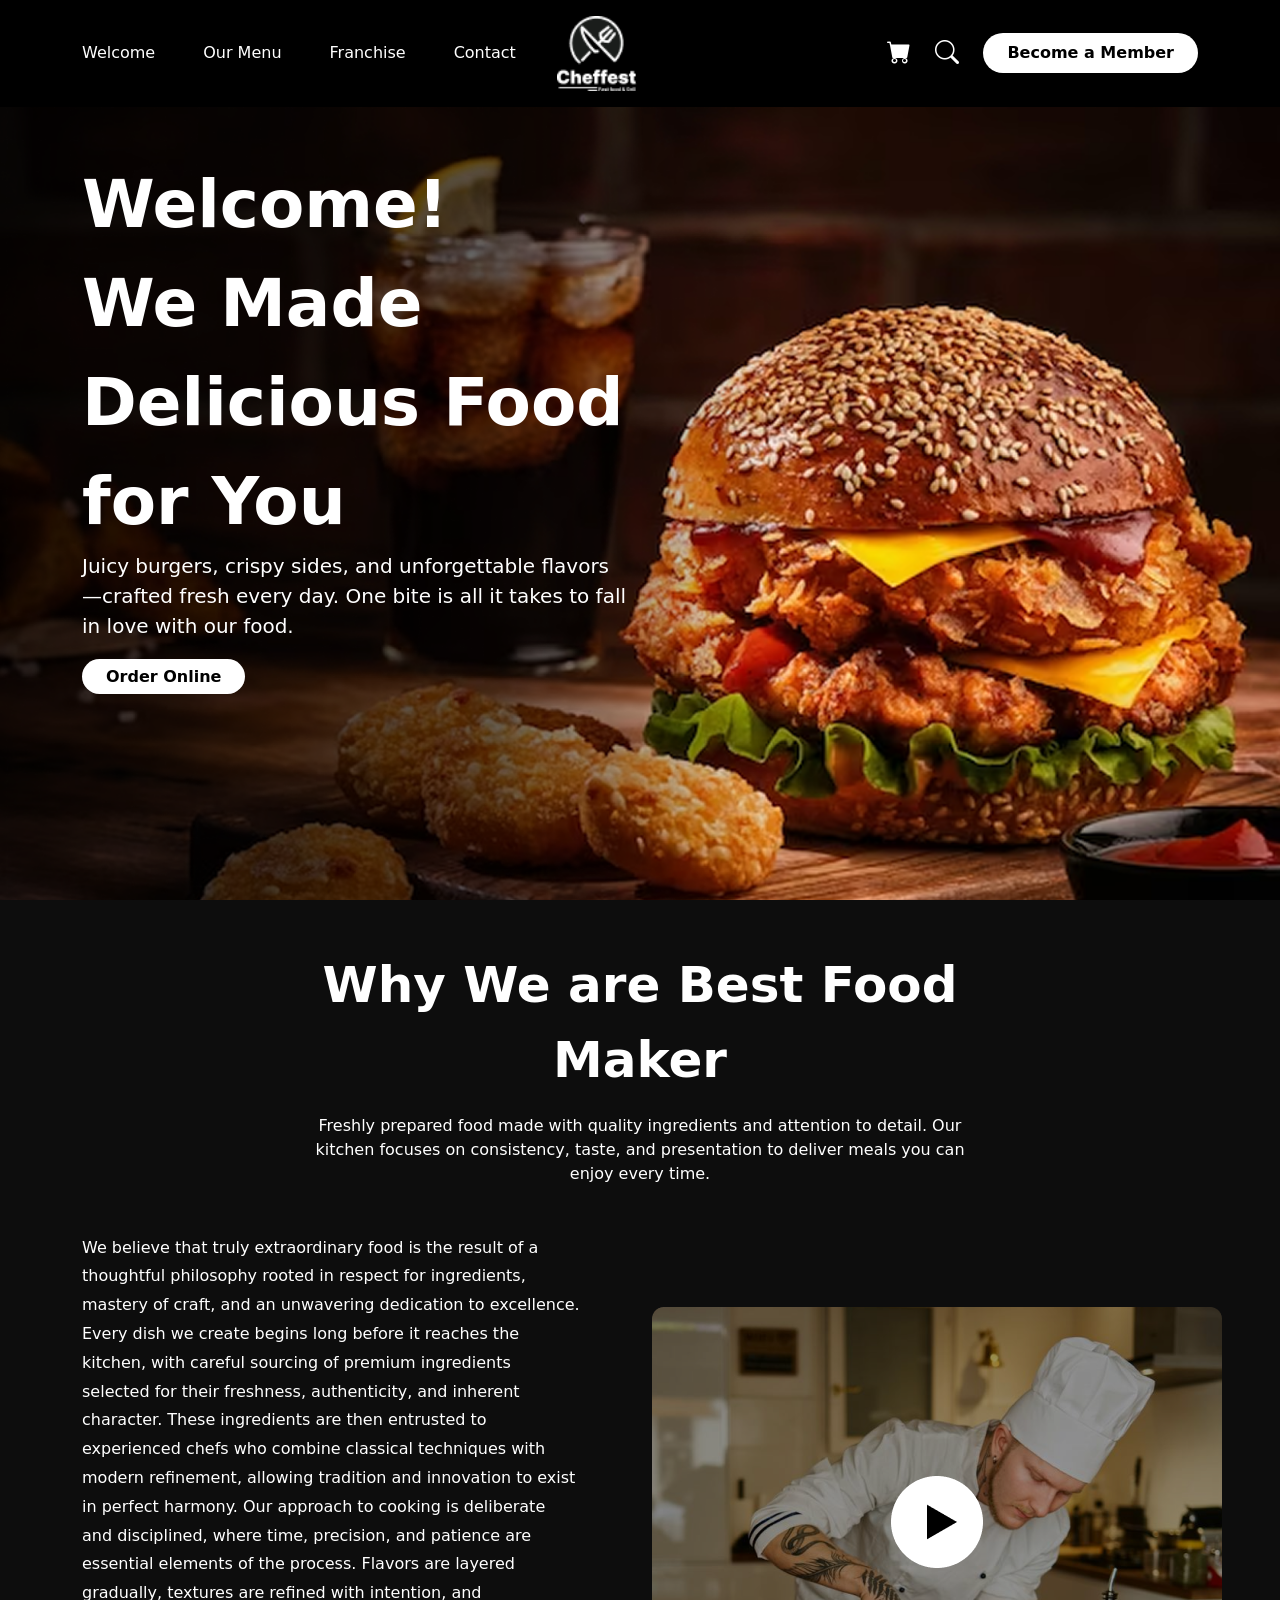
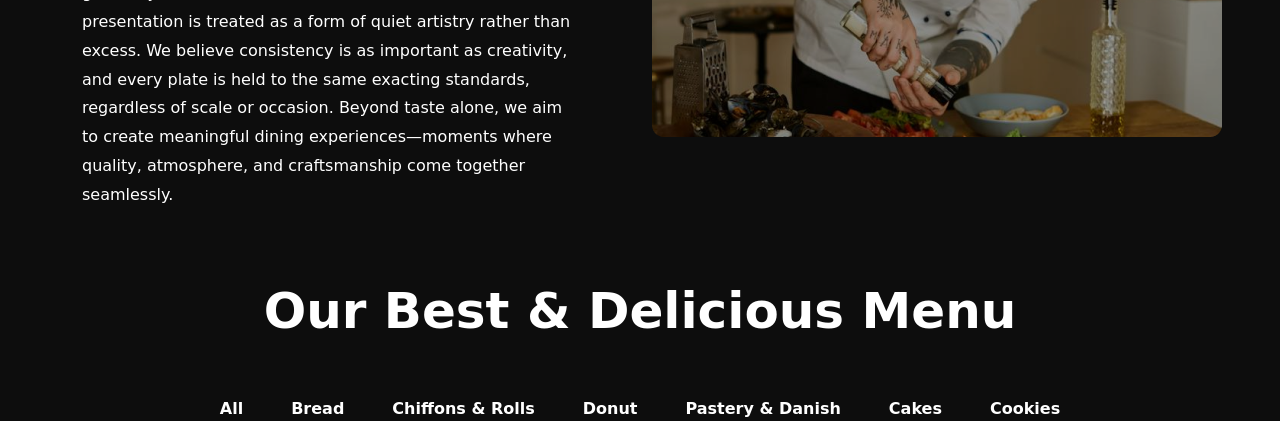
==== index.html @ 0e129735 "feat: implement responsive navbar, hero section, and blog section - Added structured navigation bar " ====
<!DOCTYPE html>
<html lang="en">

<head>
    <meta charset="UTF-8">
    <meta name="viewport" content="width=device-width, initial-scale=1.0">
    <!-- Bootstrap CSS -->
    <link href="https://cdn.jsdelivr.net/npm/bootstrap@5.3.3/dist/css/bootstrap.min.css" rel="stylesheet">

    <!-- Bootstrap Icon CSS -->
    <link rel="stylesheet" href="https://cdn.jsdelivr.net/npm/bootstrap-icons@1.11.1/font/bootstrap-icons.css">


    <!-- Custom CSS -->
    <link rel="stylesheet" href="style.css">
    <title>Cheffest</title>
</head>

<body>
    <section class="Navbar-Section bg-black p-3 ">
        <div class="container">
            <div class="row align-items-center">
                <!-- Navbar -->
                <div class="col-lg-5 col-md-5 col-12">
                    <div class="nav align-items-center">
                        <ul class="list-unstyled  d-flex gap-5 m-0">
                            <li><a class="text-decoration-none text-white" href="">Welcome</a></li>
                            <li><a class=" text-decoration-none text-white" href="">Our Menu</a></li>
                            <li><a class="text-decoration-none text-white" href="">Franchise</a></li>
                            <li><a class=" text-decoration-none text-white" href="">Contact</a></li>
                        </ul>
                    </div>
                </div>

                <!-- Logo -->
                <div class="col-lg-2 justify-content-center col-md-2 col-sm-2 col-12 Logo h-auto">
                    <img src="./assets/Logo.png" alt="Logo" srcset="">
                </div>

                <!-- Navbar-Right -->

                <div class="col-lg-5 col-md-5 col-12">
                    <div class="Navbar-Right d-flex justify-content-end align-items-center gap-4">
                        <a href=""><i class="bi bi-cart-fill text-white"></i></a>
                        <a href=""><i class="bi bi-search text-white"></i></a>
                        <a class="pt-2 pb-2 ps-4 pe-4 bg-white rounded-5 text-decoration-none text-black fw-bold CTA-btn"
                            href="">Become a Member</a>
                    </div>
                </div>
            </div>
        </div>
    </section>

    <section class="Hero-Section p-5">
        <div class="container">
            <div class="row">
                <div class="col-lg-6 col-md-7 col-12">
                    <div class="text-white fw-bold  Hero-Title">Welcome!</div>
                    <div class="text-white fw-bold  Hero-Title">We Made Delicious Food for You</div>
                    <div class="text-white  Hero-Tagline">Juicy burgers, crispy sides, and unforgettable flavors—crafted
                        fresh every day. One bite is all it takes to fall in love with our food.</div>
                    <div class="mt-4">
                        <a class="pt-2 pb-2 ps-4 pe-4  bg-white rounded-5 text-decoration-none text-black fw-bold CTA-btn"
                            href="">Order Online</a>

                    </div>
                </div>
            </div>
        </div>
    </section>

    <section class="Blog">
        <div class="container">
            <div class="row justify-content-center align-items-center p-5">
                <div class="col-lg-8 col-md-12 col-12">
                    <div class="blogTitle text-white fw-bolder text-center">
                        Why We are Best Food Maker
                    </div>
                    <div class="blogSubtitle text-white text-center mt-3">
                        Freshly prepared food made with quality ingredients and attention to detail. Our kitchen focuses
                        on consistency, taste, and presentation to deliver meals you can enjoy every time.
                    </div>
                </div>
            </div>

            <div class="row align-items-center pb-5">
                <div class="col-lg-6 col-md-6 col-12 ">
                    <div class="videoContent text-white pe-5 ">
                        We believe that truly extraordinary food is the result of a thoughtful philosophy rooted in
                        respect for ingredients, mastery of craft, and an unwavering dedication to excellence. Every
                        dish we create begins long before it reaches the kitchen, with careful sourcing of premium
                        ingredients selected for their freshness, authenticity, and inherent character. These
                        ingredients are then entrusted to experienced chefs who combine classical techniques with modern
                        refinement, allowing tradition and innovation to exist in perfect harmony. Our approach to
                        cooking is deliberate and disciplined, where time, precision, and patience are essential
                        elements of the process. Flavors are layered gradually, textures are refined with intention, and
                        presentation is treated as a form of quiet artistry rather than excess. We believe consistency
                        is as important as creativity, and every plate is held to the same exacting standards,
                        regardless of scale or occasion. Beyond taste alone, we aim to create meaningful dining
                        experiences—moments where quality, atmosphere, and craftsmanship come together seamlessly. 
                    </div>
                </div>

                <div class="col-lg-6 col-md-6 col-12">
                    <img class="h-100" src="./assets/Blog-Video.png" alt="Blog Video">
                </div>
            </div>
    </section>

    <section class="Featured-Menu pt-3">

        <div class="featuredTitle text-white fw-bolder text-center">
            Our Best & Delicious Menu
        </div>
        <div class="featured-menu-nav mt-5">
            <ul class="list-unstyled text-decoration-none justify-content-center d-flex align-items-center gap-5">
                <li><a class="text-decoration-none text-white fw-bold featured-menu-nav-links" href="">All</a></li>
                <li><a class="text-decoration-none text-white fw-bold featured-menu-nav-links" href="">Bread</a></li>
                <li><a class="text-decoration-none text-white fw-bold featured-menu-nav-links" href="">Chiffons & Rolls</a></li>
                <li><a class="text-decoration-none text-white fw-bold featured-menu-nav-links" href="">Donut</a></li>
                <li><a class="text-decoration-none text-white fw-bold featured-menu-nav-links" href="">Pastery & Danish</a></li>
                <li><a class="text-decoration-none text-white fw-bold featured-menu-nav-links" href="">Cakes</a></li>
                <li><a class="text-decoration-none text-white fw-bold featured-menu-nav-links" href="">Cookies</a></li>
            </ul>
        </div>
    </section>

    <!-- Bootstrap JS -->
    <script src="https://cdn.jsdelivr.net/npm/bootstrap@5.3.3/dist/js/bootstrap.bundle.min.js">
    </script>
    <!--Custom Script-->
    <script src="script.js"></script>
</body>

</html>
---- style.css ----
.Logo img{
    width: 80px;
}

.Navbar-Right a i{
    font-size: 24px;
}

.Hero-Section {
    background-image: url('./assets/Hero-Section.png');
    width: 100%;
    height: calc(100vh - 107px);
    background-size: cover;
    background-position: center 90%; 
    background-repeat: no-repeat;
}

.Hero-Title{
    font-size: 66px;
}

.Hero-Tagline{
    font-size: 20px;
}

.Blog , 
.Featured-Menu{
    background-color: #0D0D0D;
}
.blogTitle{
    font-size: 50px;
}

.videoContent{
    color: #EEEEEE;
    line-height: 1.8;
}

.featuredTitle{
    font-size: 50px;
}

.featured-menu-nav-links{
    transition: all 0.3s ease;
}
.featured-menu-nav-links:hover{
    color: #FF6F61;
    transform: scale(1.1);
}
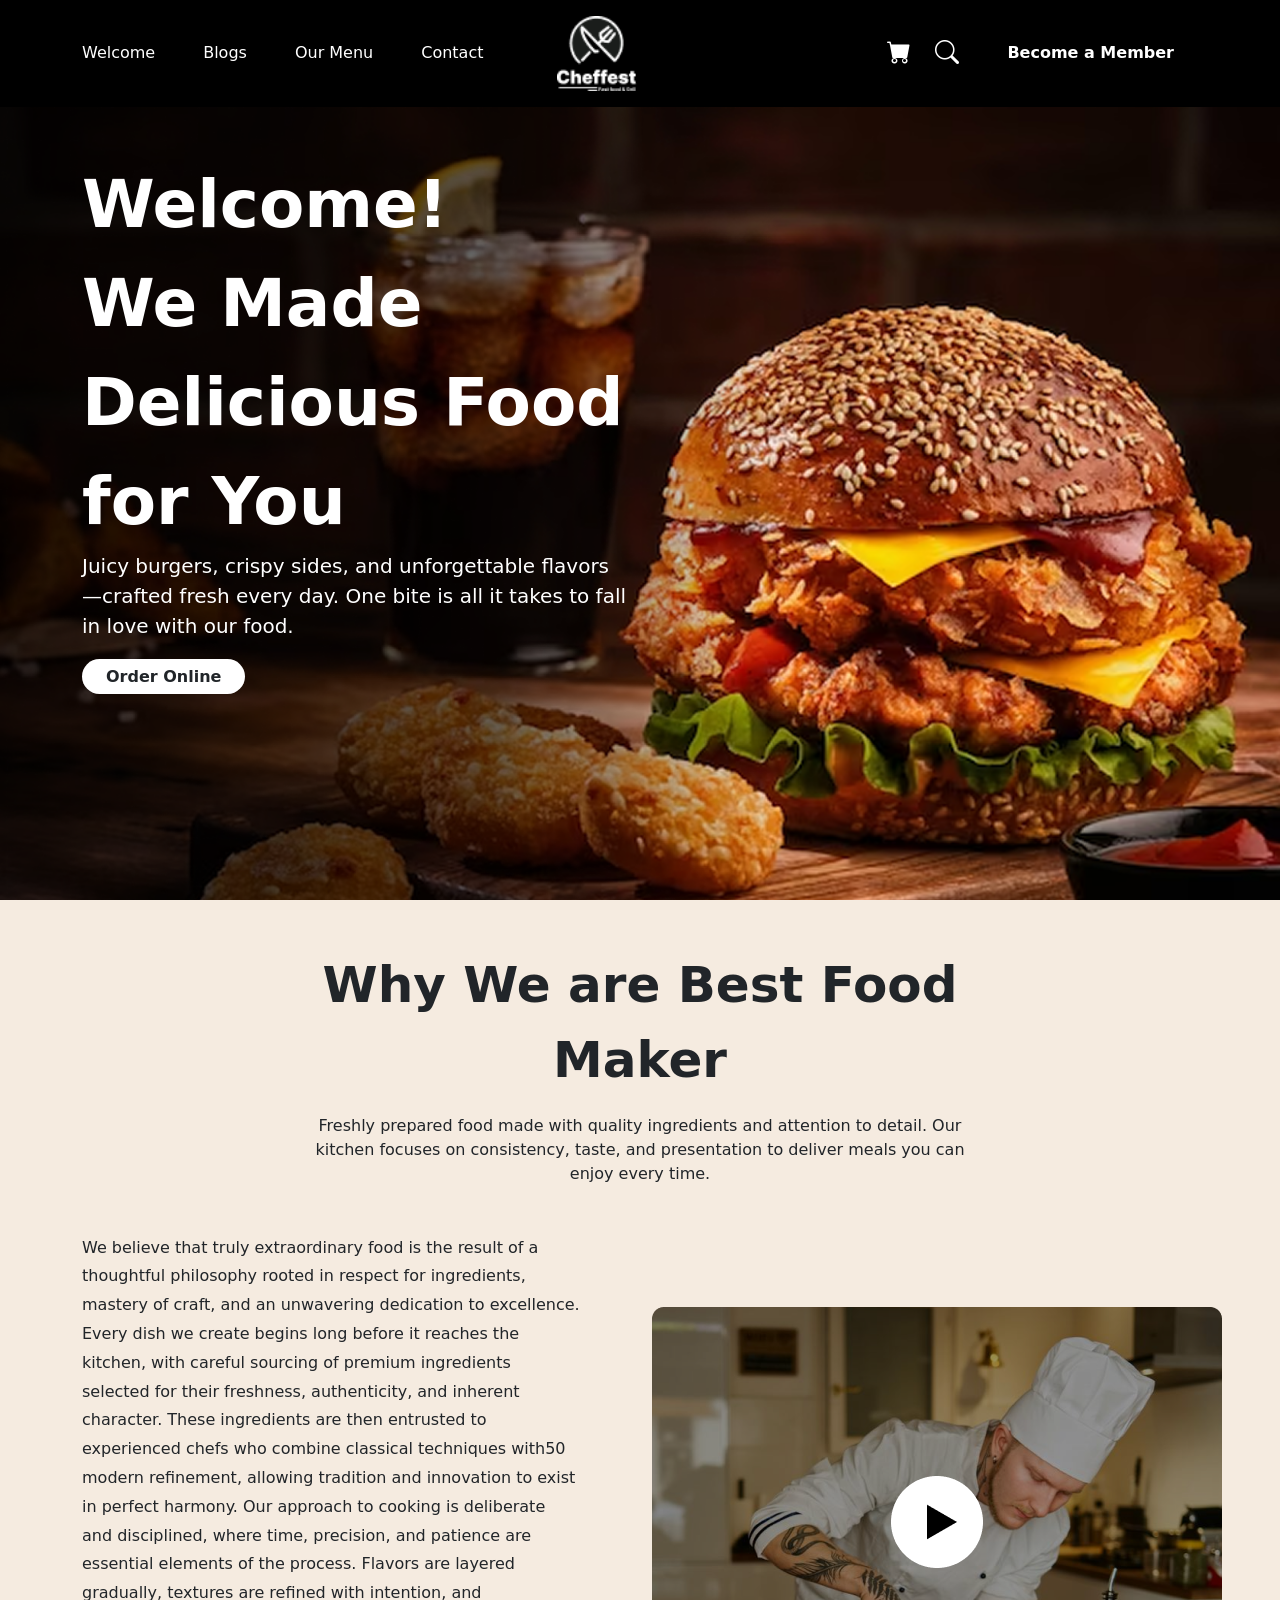
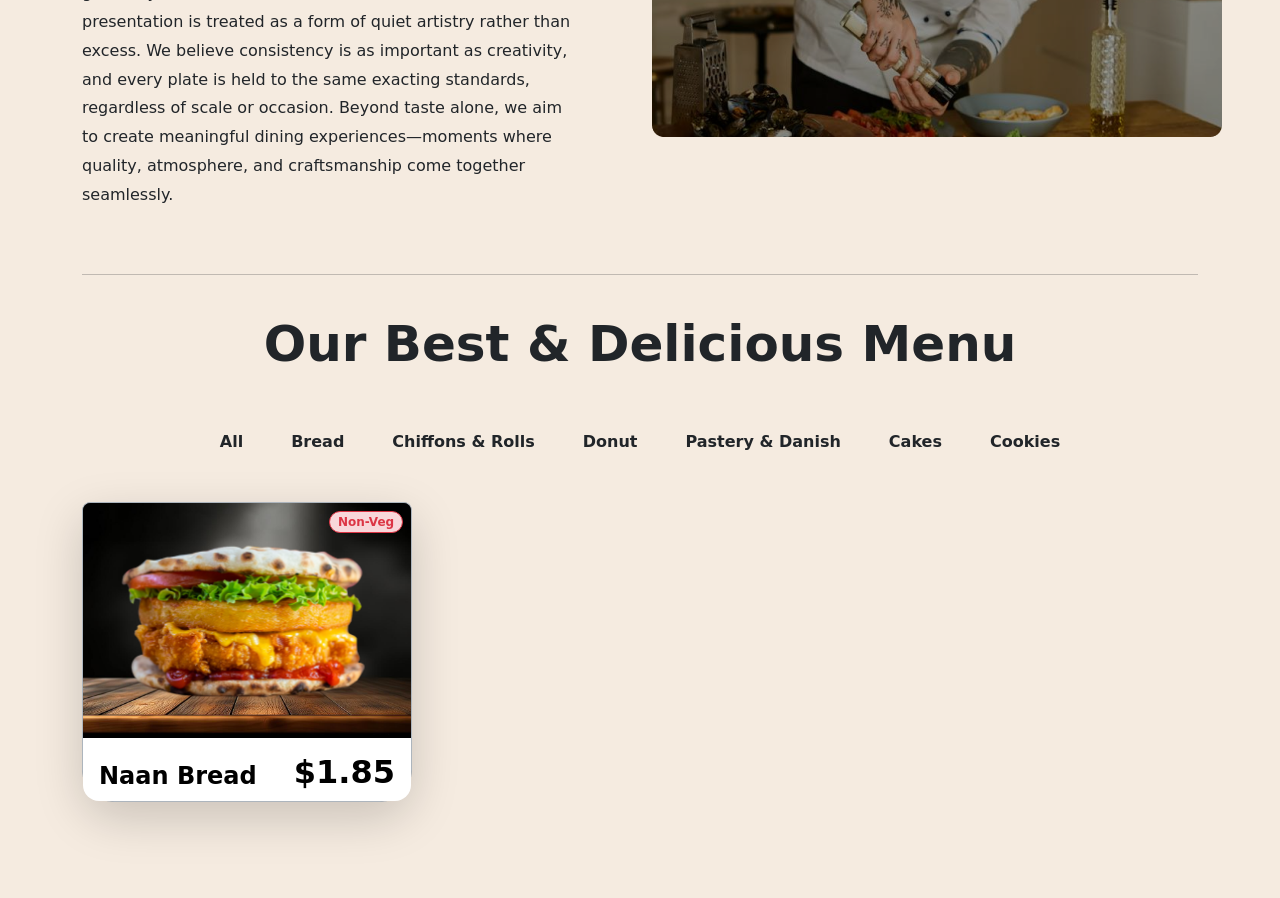
==== commit ebd2e821: "Updated website" ====
--- a/index.html
+++ b/index.html
@@ -16,7 +16,7 @@
     <title>Cheffest</title>
 </head>
 
-<body>
+<body class="">
     <section class="Navbar-Section bg-black p-3 ">
         <div class="container">
             <div class="row align-items-center">
@@ -24,10 +24,10 @@
                 <div class="col-lg-5 col-md-5 col-12">
                     <div class="nav align-items-center">
                         <ul class="list-unstyled  d-flex gap-5 m-0">
-                            <li><a class="text-decoration-none text-white" href="">Welcome</a></li>
-                            <li><a class=" text-decoration-none text-white" href="">Our Menu</a></li>
-                            <li><a class="text-decoration-none text-white" href="">Franchise</a></li>
-                            <li><a class=" text-decoration-none text-white" href="">Contact</a></li>
+                            <li><a class="text-decoration-none text-white" href="#Hero-Section">Welcome</a></li>
+                            <li><a class="text-decoration-none text-white" href="#Blog">Blogs</a></li>
+                            <li><a class=" text-decoration-none text-white" href="#Menu">Our Menu</a></li>
+                            <li><a class=" text-decoration-none text-white" href="#Contact">Contact</a></li>
                         </ul>
                     </div>
                 </div>
@@ -43,7 +43,7 @@
                     <div class="Navbar-Right d-flex justify-content-end align-items-center gap-4">
                         <a href=""><i class="bi bi-cart-fill text-white"></i></a>
                         <a href=""><i class="bi bi-search text-white"></i></a>
-                        <a class="pt-2 pb-2 ps-4 pe-4 bg-white rounded-5 text-decoration-none text-black fw-bold CTA-btn"
+                        <a class="pt-2 pb-2 ps-4 pe-4 bg-black rounded-5 text-decoration-none text-white fw-bold CTA-btn"
                             href="">Become a Member</a>
                     </div>
                 </div>
@@ -51,7 +51,7 @@
         </div>
     </section>
 
-    <section class="Hero-Section p-5">
+    <section class="Hero-Section p-5 panel" id="Hero-Section">
         <div class="container">
             <div class="row">
                 <div class="col-lg-6 col-md-7 col-12">
@@ -60,7 +60,7 @@
                     <div class="text-white  Hero-Tagline">Juicy burgers, crispy sides, and unforgettable flavors—crafted
                         fresh every day. One bite is all it takes to fall in love with our food.</div>
                     <div class="mt-4">
-                        <a class="pt-2 pb-2 ps-4 pe-4  bg-white rounded-5 text-decoration-none text-black fw-bold CTA-btn"
+                        <a class="pt-2 pb-2 ps-4 pe-4  bg-white rounded-5 text-decoration-none text-body fw-bold CTA-btn"
                             href="">Order Online</a>
 
                     </div>
@@ -69,14 +69,14 @@
         </div>
     </section>
 
-    <section class="Blog">
+    <section class="Blog" id="Blog panel">
         <div class="container">
             <div class="row justify-content-center align-items-center p-5">
                 <div class="col-lg-8 col-md-12 col-12">
-                    <div class="blogTitle text-white fw-bolder text-center">
+                    <div class="blogTitle text-body fw-bolder text-center">
                         Why We are Best Food Maker
                     </div>
-                    <div class="blogSubtitle text-white text-center mt-3">
+                    <div class="blogSubtitle text-body text-center mt-3">
                         Freshly prepared food made with quality ingredients and attention to detail. Our kitchen focuses
                         on consistency, taste, and presentation to deliver meals you can enjoy every time.
                     </div>
@@ -85,19 +85,20 @@
 
             <div class="row align-items-center pb-5">
                 <div class="col-lg-6 col-md-6 col-12 ">
-                    <div class="videoContent text-white pe-5 ">
+                    <div class="videoContent text-body pe-5 ">
                         We believe that truly extraordinary food is the result of a thoughtful philosophy rooted in
                         respect for ingredients, mastery of craft, and an unwavering dedication to excellence. Every
                         dish we create begins long before it reaches the kitchen, with careful sourcing of premium
                         ingredients selected for their freshness, authenticity, and inherent character. These
-                        ingredients are then entrusted to experienced chefs who combine classical techniques with modern
+                        ingredients are then entrusted to experienced chefs who combine classical techniques with50
+                        modern
                         refinement, allowing tradition and innovation to exist in perfect harmony. Our approach to
                         cooking is deliberate and disciplined, where time, precision, and patience are essential
                         elements of the process. Flavors are layered gradually, textures are refined with intention, and
                         presentation is treated as a form of quiet artistry rather than excess. We believe consistency
                         is as important as creativity, and every plate is held to the same exacting standards,
                         regardless of scale or occasion. Beyond taste alone, we aim to create meaningful dining
-                        experiences—moments where quality, atmosphere, and craftsmanship come together seamlessly. 
+                        experiences—moments where quality, atmosphere, and craftsmanship come together seamlessly.
                     </div>
                 </div>
 
@@ -105,23 +106,94 @@
                     <img class="h-100" src="./assets/Blog-Video.png" alt="Blog Video">
                 </div>
             </div>
-    </section>
-
-    <section class="Featured-Menu pt-3">
-
-        <div class="featuredTitle text-white fw-bolder text-center">
-            Our Best & Delicious Menu
-        </div>
-        <div class="featured-menu-nav mt-5">
-            <ul class="list-unstyled text-decoration-none justify-content-center d-flex align-items-center gap-5">
-                <li><a class="text-decoration-none text-white fw-bold featured-menu-nav-links" href="">All</a></li>
-                <li><a class="text-decoration-none text-white fw-bold featured-menu-nav-links" href="">Bread</a></li>
-                <li><a class="text-decoration-none text-white fw-bold featured-menu-nav-links" href="">Chiffons & Rolls</a></li>
-                <li><a class="text-decoration-none text-white fw-bold featured-menu-nav-links" href="">Donut</a></li>
-                <li><a class="text-decoration-none text-white fw-bold featured-menu-nav-links" href="">Pastery & Danish</a></li>
-                <li><a class="text-decoration-none text-white fw-bold featured-menu-nav-links" href="">Cakes</a></li>
-                <li><a class="text-decoration-none text-white fw-bold featured-menu-nav-links" href="">Cookies</a></li>
-            </ul>
+        </div>
+    </section>
+
+    <div class="container Section-Divider">
+        <hr>
+    </div>
+
+    <section class="Featured-Menu pt-3 pb-5 panel" id="Menu">
+        <div class="container">
+            <div class="featuredTitle text-body fw-bolder text-center">
+                Our Best & Delicious Menu
+            </div>
+            <div class="featured-menu-nav mt-5">
+                <ul class="list-unstyled text-decoration-none justify-content-center d-flex align-items-center gap-5">
+                    <li><a class="text-decoration-none text-body fw-bold featured-menu-nav-links" href="">All</a></li>
+                    <li><a class="text-decoration-none text-body fw-bold featured-menu-nav-links" href="">Bread</a>
+                    </li>
+                    <li><a class="text-decoration-none text-body fw-bold featured-menu-nav-links" href="">Chiffons &
+                            Rolls</a></li>
+                    <li><a class="text-decoration-none text-body fw-bold featured-menu-nav-links" href="">Donut</a>
+                    </li>
+                    <li><a class="text-decoration-none text-body fw-bold featured-menu-nav-links" href="">Pastery &
+                            Danish</a></li>
+                    <li><a class="text-decoration-none text-body fw-bold featured-menu-nav-links" href="">Cakes</a>
+                    </li>
+                    <li><a class="text-decoration-none text-body fw-bold featured-menu-nav-links" href="">Cookies</a>
+                    </li>
+                </ul>
+            </div>
+
+           
+            <div class="row mt-5">
+
+                <div class="col-lg-4 col-md-4 col-12 ">
+                    <div
+                        class="ProductCard bg-dark rounded-bottom-5 border border-1 border border-dark-subtle shadow-lg p-3 mb-5  rounded-3 position-relative rounded-3 align-items-center justify-content-center text-black">
+                         <div class="productDescription text-white text-center mt-4">
+                Soft naan filled with a crispy golden patty, melted cheese, fresh lettuce, tomatoes, and creamy spicy sauces, lightly grilled for a smoky finish.
+            </div>
+                        <div class="productSpecs text-white mt-3">
+                            <div class="row">
+                                <div class="col-4">
+                                    Calories: 520 kcal
+                                </div>
+                                 <div class="col-4">
+                                    Protein: 22 g
+                                </div>
+                                 <div class="col-4">
+                                    Carbs: 45 g
+                                </div>
+                                 <div class="col-4">
+                                    Fat: 28 g
+                                </div>
+                                 <div class="col-4">
+                                    Fiber: 5 g
+                                </div>
+                                 <div class="col-4">
+                                    Sugar: 6 g
+                                </div>
+                            </div>
+                        </div>
+
+
+
+                        <div
+                            class="productcardCover bg-white position-absolute rounded-4 align-items-center justify-content-center ">
+                            <div class="productImg object-fit-cover overflow-hidden rounded-top-3">
+                                <img class=" w-100 h-100 object-fit-cover " src="./assets/Product_img-1.png" alt="">
+                                <span class="badge ms-auto bg-danger-subtle text-danger border border-danger position-absolute rounded-pill z-999 ">Non-Veg</span>
+                            </div>
+                            <div class=" productContent align-items-center p-3">
+                                <div class="productName fw-bolder h4 d-flex align-items-center">
+                                    Naan Bread 
+                                     <div class="productPrice ms-auto  h2 fw-bold">
+                                        $1.85
+                                    </div>
+
+                                </div>
+                                <div class="productFooter d-flex justify-content-between align-items-center ">
+                                   
+                                  
+                                </div>
+                            </div>
+
+                        </div>
+                    </div>
+                </div>
+            </div>
         </div>
     </section>
 
--- a/style.css
+++ b/style.css
@@ -1,49 +1,91 @@
-.Logo img{
+body {
+    background-color: #f5ebe0;
+}
+
+.Logo img {
     width: 80px;
 }
 
-.Navbar-Right a i{
+.Navbar-Right a i {
     font-size: 24px;
 }
+
 
 .Hero-Section {
     background-image: url('./assets/Hero-Section.png');
     width: 100%;
     height: calc(100vh - 107px);
     background-size: cover;
-    background-position: center 90%; 
+    background-position: center 90%;
     background-repeat: no-repeat;
 }
 
-.Hero-Title{
+.Hero-Title {
     font-size: 66px;
 }
 
-.Hero-Tagline{
+.Hero-Tagline {
     font-size: 20px;
 }
 
-.Blog , 
-.Featured-Menu{
-    background-color: #0D0D0D;
-}
-.blogTitle{
+
+.blogTitle {
     font-size: 50px;
 }
 
-.videoContent{
+.videoContent {
     color: #EEEEEE;
     line-height: 1.8;
 }
 
-.featuredTitle{
+.featuredTitle {
     font-size: 50px;
 }
 
-.featured-menu-nav-links{
+.featured-menu-nav-links {
     transition: all 0.3s ease;
 }
-.featured-menu-nav-links:hover{
+
+.featured-menu-nav-links:hover {
     color: #FF6F61;
     transform: scale(1.1);
-}+}
+
+
+/* Product Card Styles */
+.ProductCard {
+    width: 330px;
+    height: 300px;
+border: 1px solid black;
+    perspective: 2000px;
+}
+
+.productcardCover {
+    inset: 0;
+    cursor: pointer;
+    transition: transform 0.5s;
+    transform-origin: left center;
+    transform-style: preserve-3d;
+
+}
+
+.ProductCard:hover .productcardCover {
+    transform: rotateY(-85deg);
+}
+
+.productImg {
+    background-image: url('./assets/product-card-bg.jpg');
+    background-size: cover;
+}
+
+.badge{
+    font-size: 12px;
+    top: 8px;
+    right: 8px;
+}
+
+ 
+
+ .atcBtn i{
+    font-size: 24px;
+ }
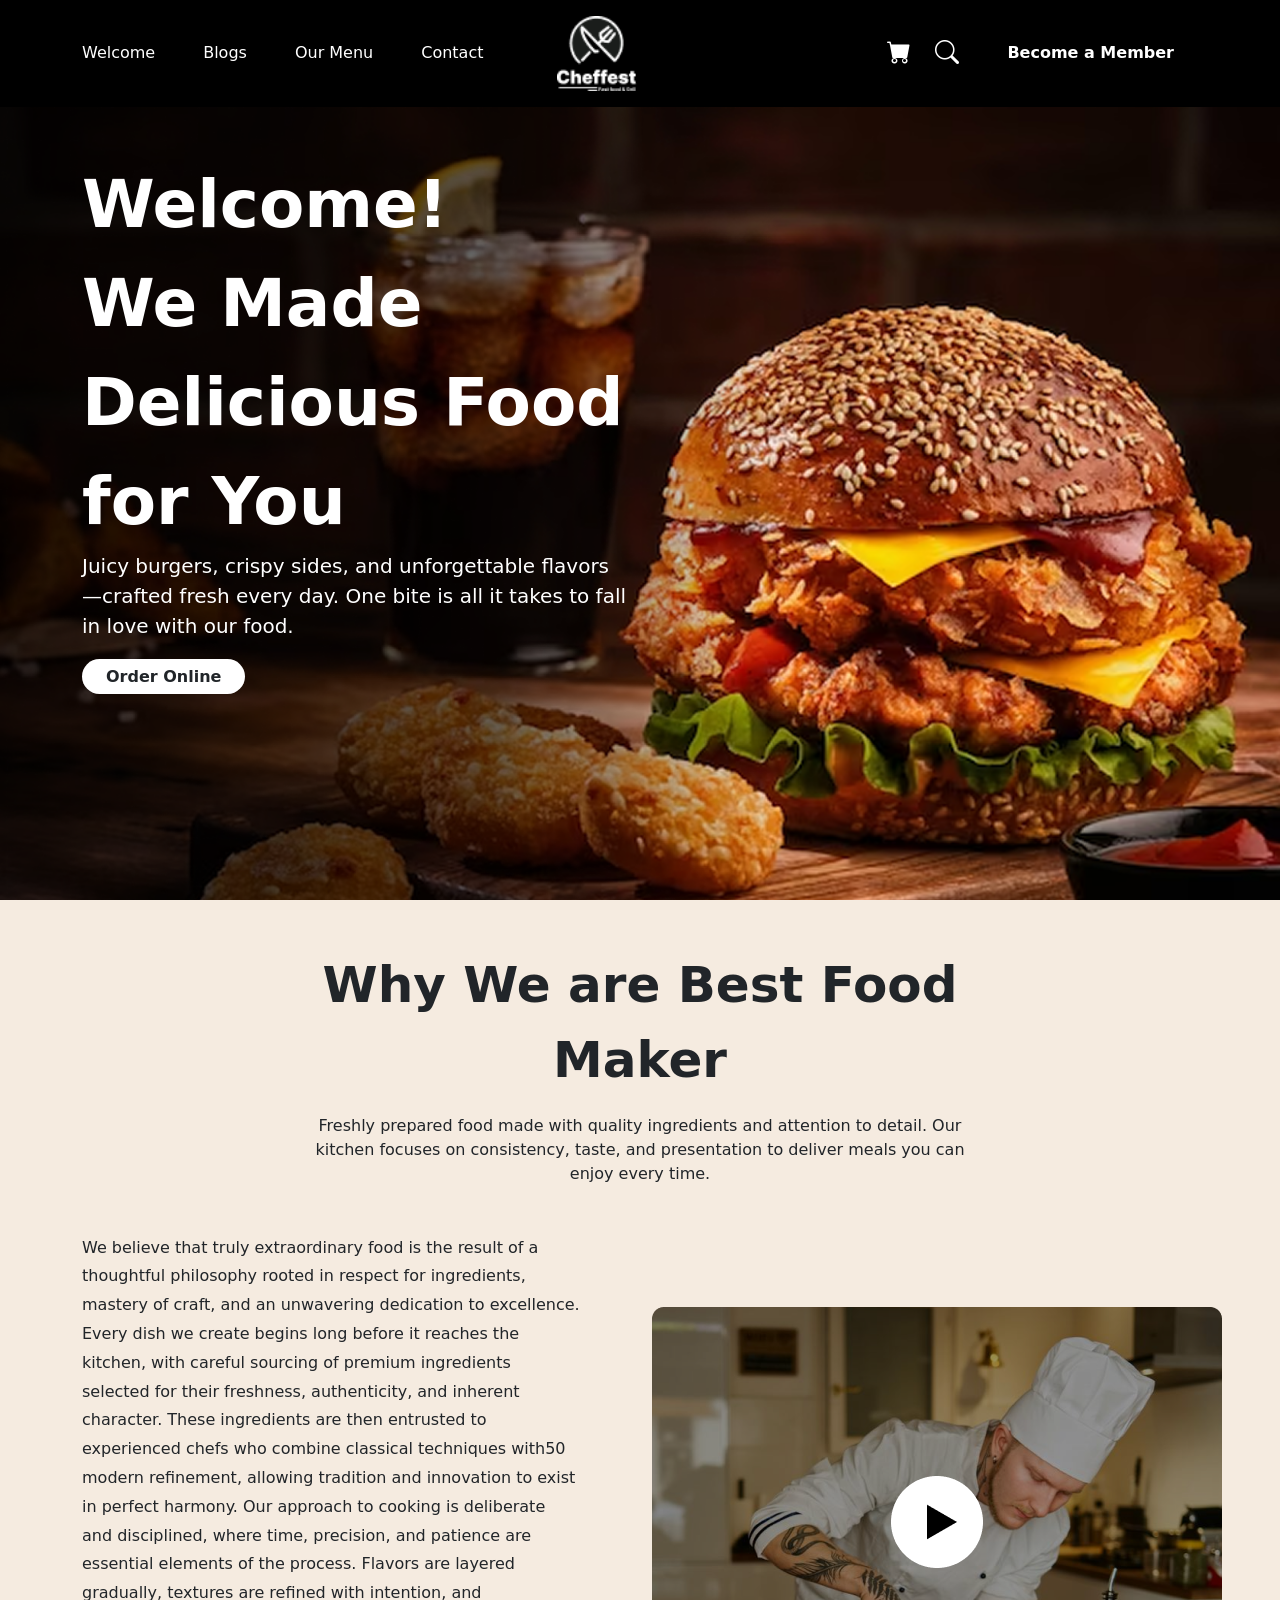
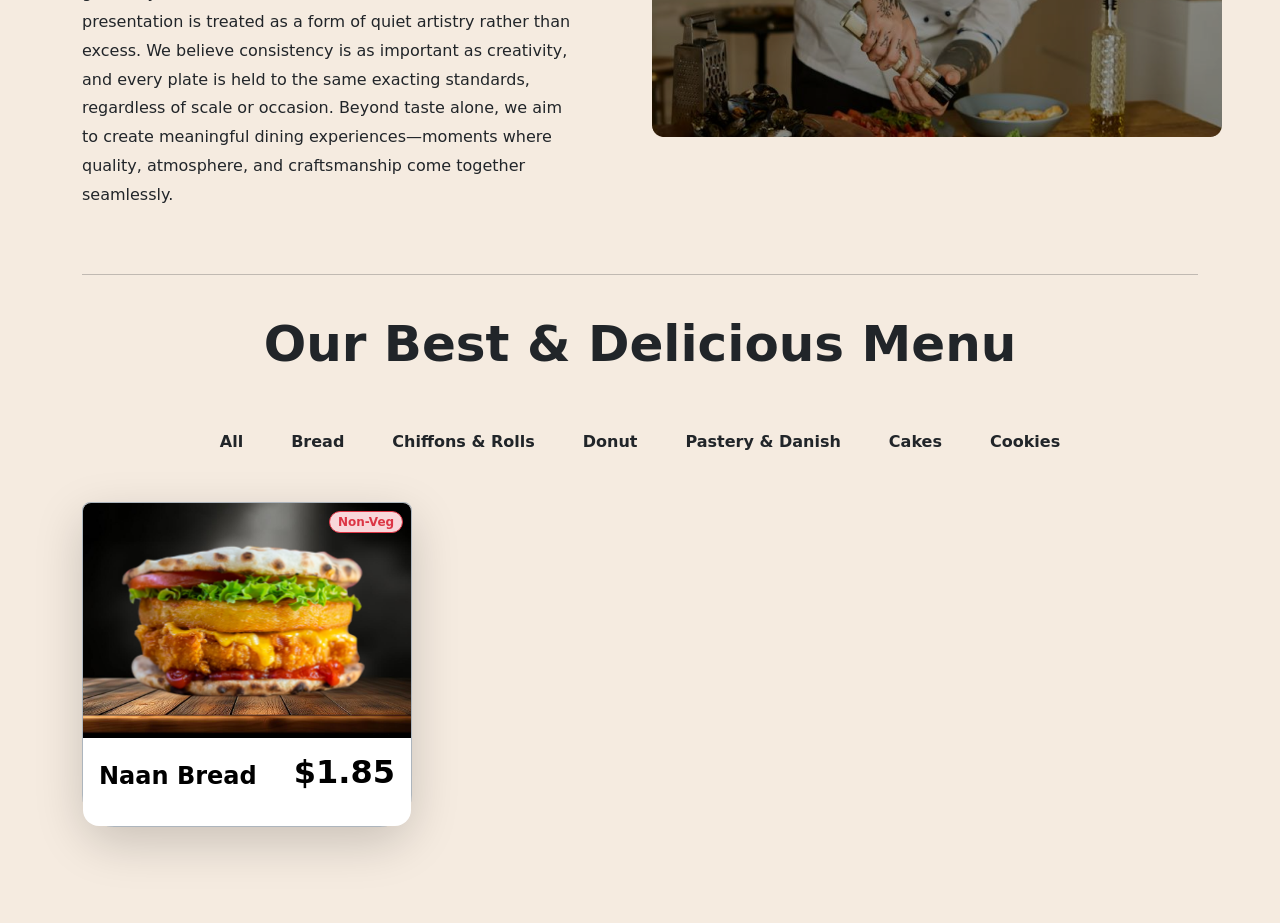
==== commit d2a17d7f: "Updated website" ====
--- a/index.html
+++ b/index.html
@@ -136,36 +136,52 @@
                 </ul>
             </div>
 
-           
+
             <div class="row mt-5">
 
                 <div class="col-lg-4 col-md-4 col-12 ">
                     <div
-                        class="ProductCard bg-dark rounded-bottom-5 border border-1 border border-dark-subtle shadow-lg p-3 mb-5  rounded-3 position-relative rounded-3 align-items-center justify-content-center text-black">
-                         <div class="productDescription text-white text-center mt-4">
-                Soft naan filled with a crispy golden patty, melted cheese, fresh lettuce, tomatoes, and creamy spicy sauces, lightly grilled for a smoky finish.
-            </div>
-                        <div class="productSpecs text-white mt-3">
-                            <div class="row">
-                                <div class="col-4">
-                                    Calories: 520 kcal
-                                </div>
-                                 <div class="col-4">
-                                    Protein: 22 g
-                                </div>
-                                 <div class="col-4">
-                                    Carbs: 45 g
-                                </div>
-                                 <div class="col-4">
-                                    Fat: 28 g
-                                </div>
-                                 <div class="col-4">
-                                    Fiber: 5 g
-                                </div>
-                                 <div class="col-4">
-                                    Sugar: 6 g
-                                </div>
-                            </div>
+                        class="ProductCard bg-white rounded-bottom-5 border border-1 border border-dark-subtle shadow-lg p-3 mb-5  rounded-3 position-relative rounded-3 align-items-center justify-content-center text-black">
+
+                        <div class="productSpecs text-success  ">
+
+                       <div class="container d-flex justify-content-center">
+  <div class="table-responsive w-100" style="max-width: 360px;">
+    <table class="table table-bordered table-hover align-middle text-center shadow-sm rounded">
+      <thead class="table-success">
+        <tr>
+          <th class="text-left text-success-emphasis" colspan="2">Dietary Details</th>
+        </tr>
+      </thead>
+      <tbody>
+        <tr>
+          <td class="text-success fw-semibold">Calories</td>
+          <td class="fw-bold text-success">520 kcal</td>
+        </tr>
+        <tr>
+          <td class="text-success fw-semibold">Protein</td>
+          <td class="fw-bold text-success">22 g</td>
+        </tr>
+        <tr>
+          <td class="text-success fw-semibold">Carbs</td>
+          <td class="fw-bold text-success">45 g</td>
+        </tr>
+        <tr>
+          <td class="text-success fw-semibold">Fat</td>
+          <td class="fw-bold text-success">28 g</td>
+        </tr>
+        <tr>
+          <td class="text-success fw-semibold">Fiber</td>
+          <td class="fw-bold text-success">5 g</td>
+        </tr>
+        <tr>
+          <td class="text-success fw-semibold">Sugar</td>
+          <td class="fw-bold text-success">6 g</td>
+        </tr>
+      </tbody>
+    </table>
+  </div>
+</div>
                         </div>
 
 
@@ -174,19 +190,20 @@
                             class="productcardCover bg-white position-absolute rounded-4 align-items-center justify-content-center ">
                             <div class="productImg object-fit-cover overflow-hidden rounded-top-3">
                                 <img class=" w-100 h-100 object-fit-cover " src="./assets/Product_img-1.png" alt="">
-                                <span class="badge ms-auto bg-danger-subtle text-danger border border-danger position-absolute rounded-pill z-999 ">Non-Veg</span>
+                                <span
+                                    class="badge ms-auto bg-danger-subtle text-danger border border-danger position-absolute rounded-pill z-999 ">Non-Veg</span>
                             </div>
                             <div class=" productContent align-items-center p-3">
                                 <div class="productName fw-bolder h4 d-flex align-items-center">
-                                    Naan Bread 
-                                     <div class="productPrice ms-auto  h2 fw-bold">
+                                    Naan Bread
+                                    <div class="productPrice ms-auto  h2 fw-bold">
                                         $1.85
                                     </div>
 
                                 </div>
                                 <div class="productFooter d-flex justify-content-between align-items-center ">
-                                   
-                                  
+
+
                                 </div>
                             </div>
 
--- a/style.css
+++ b/style.css
@@ -55,7 +55,7 @@
 /* Product Card Styles */
 .ProductCard {
     width: 330px;
-    height: 300px;
+    height: 325px;
 border: 1px solid black;
     perspective: 2000px;
 }
@@ -70,7 +70,7 @@
 }
 
 .ProductCard:hover .productcardCover {
-    transform: rotateY(-85deg);
+    transform: rotateY(-85.3deg);
 }
 
 .productImg {
@@ -88,4 +88,8 @@
 
  .atcBtn i{
     font-size: 24px;
+ }
+
+ .productSpecs{
+
  }
